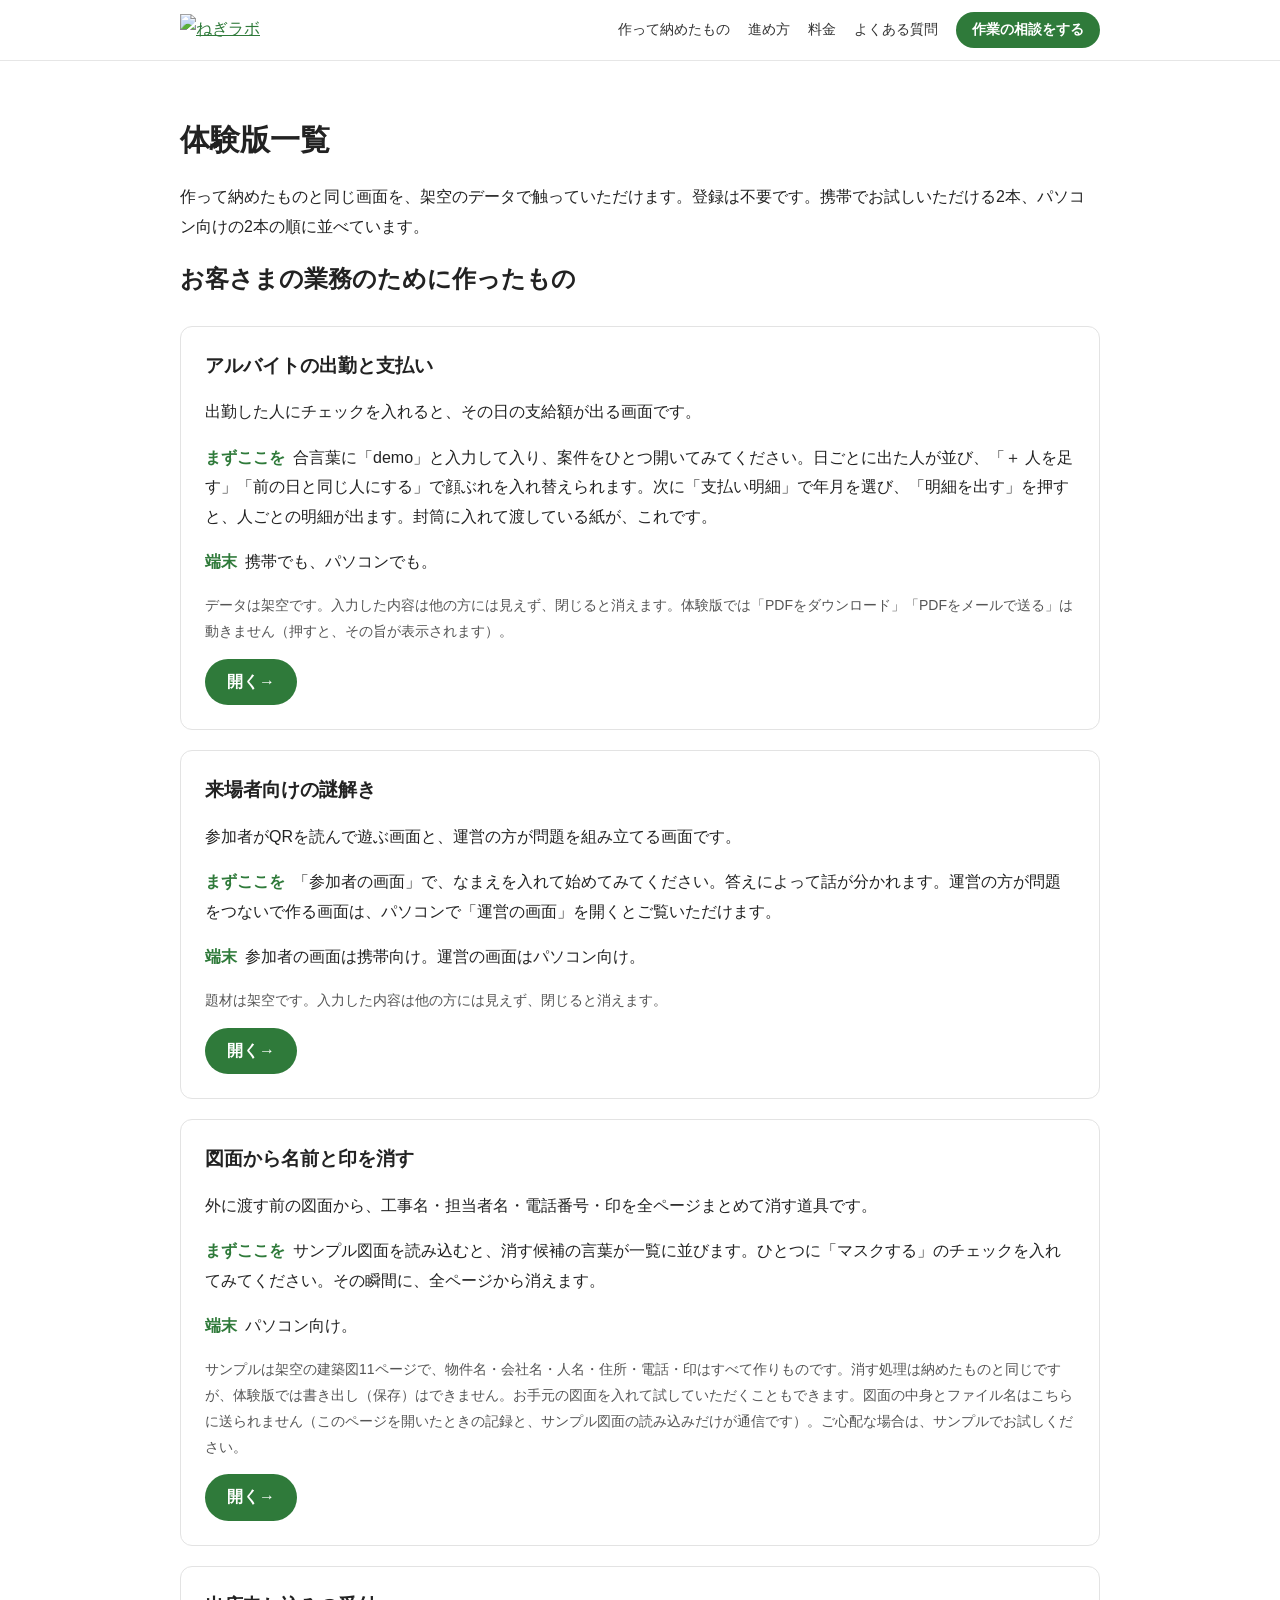
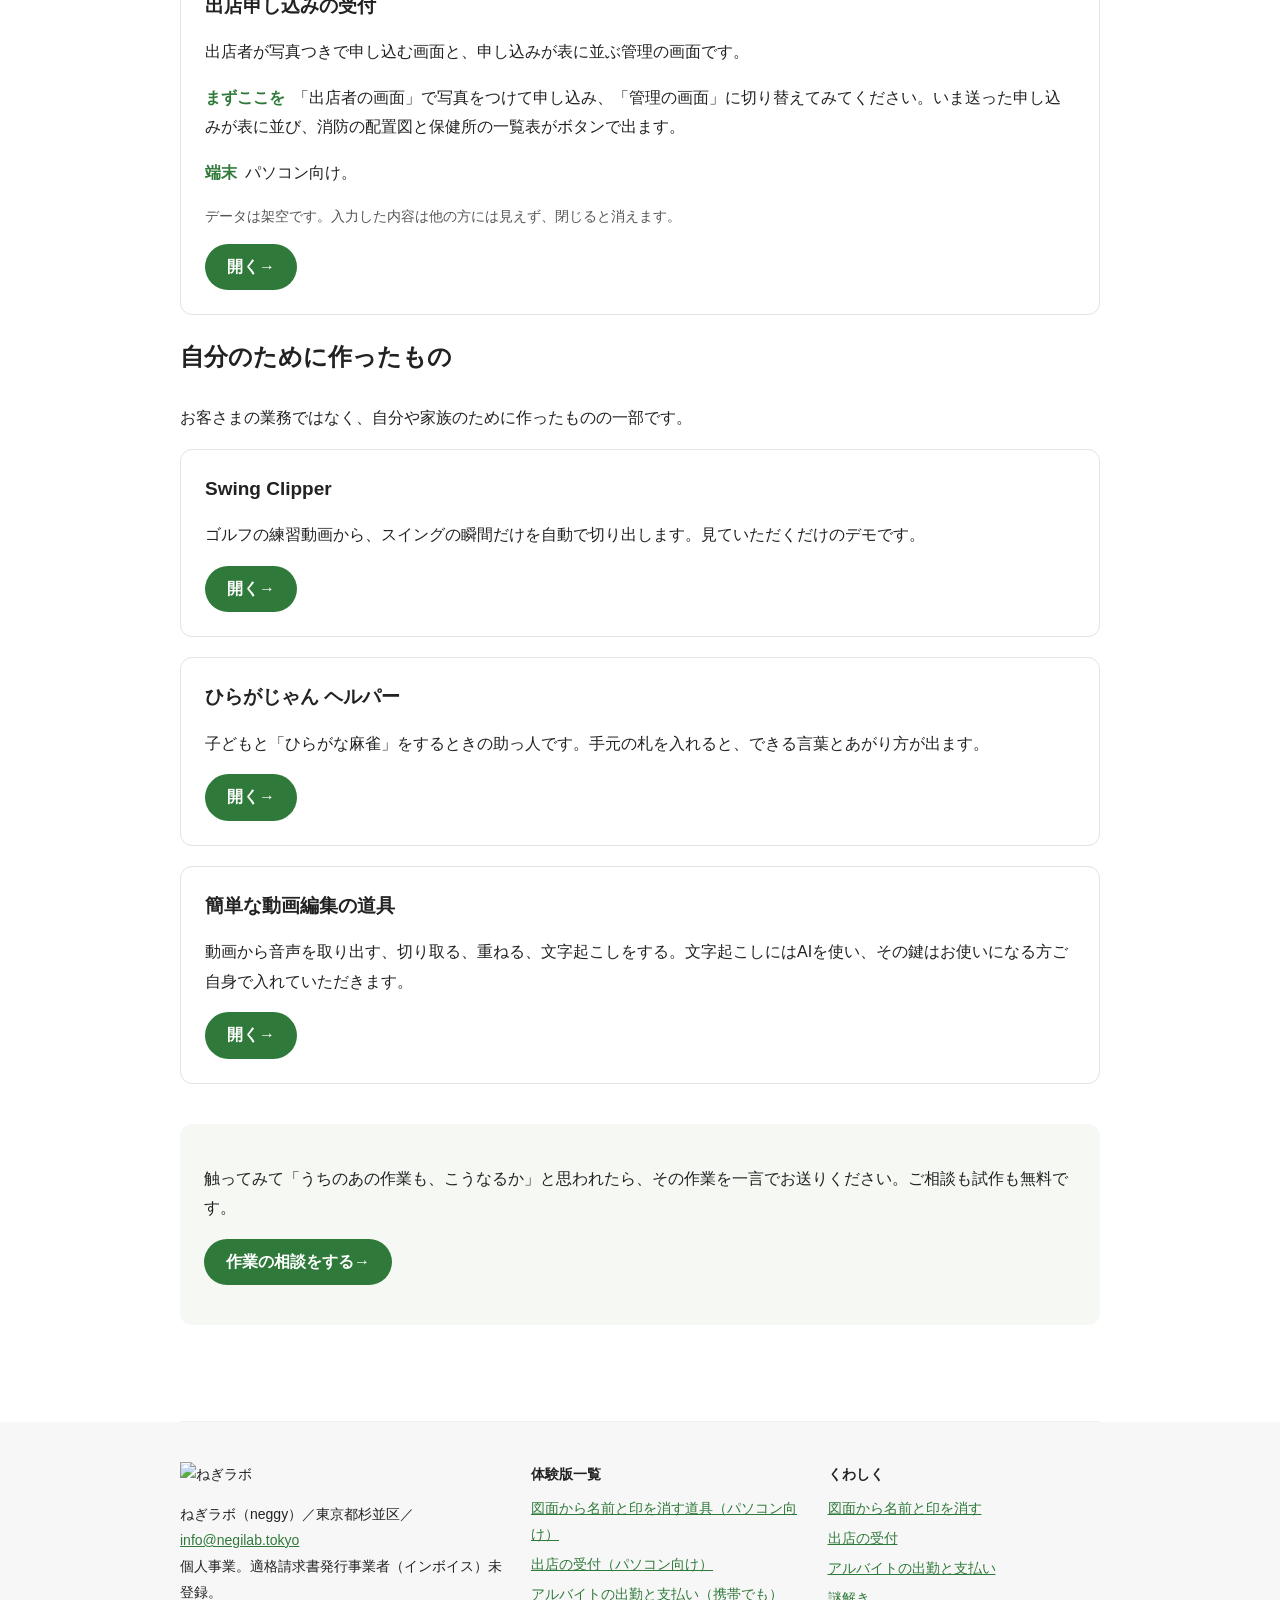
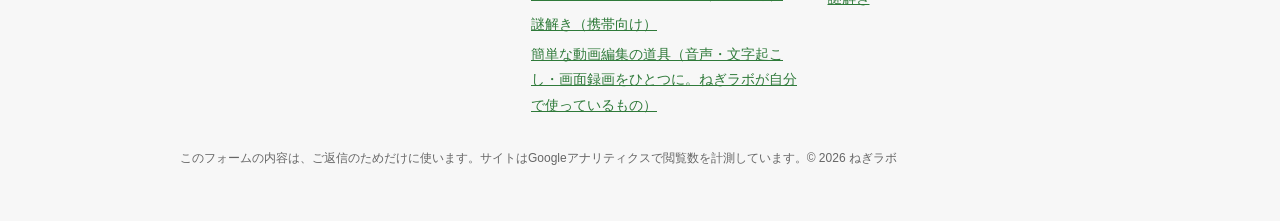
==== demo/index.html @ d8d771a9 "brushup" ====
<!DOCTYPE html>
<html lang="ja">
<head>
<meta charset="utf-8">
<meta name="viewport" content="width=device-width,initial-scale=1">
<meta name="robots" content="noindex,nofollow">
<title>体験版一覧｜ねぎラボ</title>
<link rel="stylesheet" href="../style.css">
</head>
<body>
<header class="site-header">
  <div class="wrap">
    <a class="logo" href="../index.html"><img src="https://negilab.tokyo/logo.png" alt="ねぎラボ"></a>
    <nav class="nav">
      <a href="../index.html#cases">作って納めたもの</a>
      <a href="../index.html#how">進め方</a>
      <a href="../index.html#price">料金</a>
      <a href="../index.html#faq">よくある質問</a>
      <a class="btn btn-primary" href="../index.html#contact">作業の相談をする</a>
    </nav>
  </div>
</header>
<main>
<div class="wrap">
<section>
<h1>体験版一覧</h1>
<p>作って納めたものと同じ画面を、架空のデータで触っていただけます。登録は不要です。携帯でお試しいただける2本、パソコン向けの2本の順に並べています。</p>
<h2>お客さまの業務のために作ったもの</h2>
<div class="demo-item">
  <h3>アルバイトの出勤と支払い</h3>
  <p>出勤した人にチェックを入れると、その日の支給額が出る画面です。</p>
  <p><span class="label">まずここを</span>合言葉に「demo」と入力して入り、案件をひとつ開いてみてください。日ごとに出た人が並び、「＋ 人を足す」「前の日と同じ人にする」で顔ぶれを入れ替えられます。次に「支払い明細」で年月を選び、「明細を出す」を押すと、人ごとの明細が出ます。封筒に入れて渡している紙が、これです。</p>
  <p><span class="label">端末</span>携帯でも、パソコンでも。</p>
  <p class="note">データは架空です。入力した内容は他の方には見えず、閉じると消えます。体験版では「PDFをダウンロード」「PDFをメールで送る」は動きません（押すと、その旨が表示されます）。</p>
  <a class="btn btn-primary" href="https://negilab.github.io/tools/demo/baito/">開く→</a>
</div>
<div class="demo-item">
  <h3>来場者向けの謎解き</h3>
  <p>参加者がQRを読んで遊ぶ画面と、運営の方が問題を組み立てる画面です。</p>
  <p><span class="label">まずここを</span>「参加者の画面」で、なまえを入れて始めてみてください。答えによって話が分かれます。運営の方が問題をつないで作る画面は、パソコンで「運営の画面」を開くとご覧いただけます。</p>
  <p><span class="label">端末</span>参加者の画面は携帯向け。運営の画面はパソコン向け。</p>
  <p class="note">題材は架空です。入力した内容は他の方には見えず、閉じると消えます。</p>
  <a class="btn btn-primary" href="https://negilab.github.io/tools/demo/nazotoki/">開く→</a>
</div>
<div class="demo-item">
  <h3>図面から名前と印を消す</h3>
  <p>外に渡す前の図面から、工事名・担当者名・電話番号・印を全ページまとめて消す道具です。</p>
  <p><span class="label">まずここを</span>サンプル図面を読み込むと、消す候補の言葉が一覧に並びます。ひとつに「マスクする」のチェックを入れてみてください。その瞬間に、全ページから消えます。</p>
  <p><span class="label">端末</span>パソコン向け。</p>
  <p class="note">サンプルは架空の建築図11ページで、物件名・会社名・人名・住所・電話・印はすべて作りものです。消す処理は納めたものと同じですが、体験版では書き出し（保存）はできません。お手元の図面を入れて試していただくこともできます。図面の中身とファイル名はこちらに送られません（このページを開いたときの記録と、サンプル図面の読み込みだけが通信です）。ご心配な場合は、サンプルでお試しください。</p>
  <a class="btn btn-primary" href="https://negilab.github.io/tools/pdfmask/">開く→</a>
</div>
<div class="demo-item">
  <h3>出店申し込みの受付</h3>
  <p>出店者が写真つきで申し込む画面と、申し込みが表に並ぶ管理の画面です。</p>
  <p><span class="label">まずここを</span>「出店者の画面」で写真をつけて申し込み、「管理の画面」に切り替えてみてください。いま送った申し込みが表に並び、消防の配置図と保健所の一覧表がボタンで出ます。</p>
  <p><span class="label">端末</span>パソコン向け。</p>
  <p class="note">データは架空です。入力した内容は他の方には見えず、閉じると消えます。</p>
  <a class="btn btn-primary" href="https://negilab.github.io/tools/demo/shutten/">開く→</a>
</div>
<h2>自分のために作ったもの</h2>
<p>お客さまの業務ではなく、自分や家族のために作ったものの一部です。</p>
<div class="demo-item">
  <h3>Swing Clipper</h3>
  <p>ゴルフの練習動画から、スイングの瞬間だけを自動で切り出します。見ていただくだけのデモです。</p>
  <a class="btn btn-primary" href="https://negilab.github.io/tools/demo/swing/">開く→</a>
</div>
<div class="demo-item">
  <h3>ひらがじゃん ヘルパー</h3>
  <p>子どもと「ひらがな麻雀」をするときの助っ人です。手元の札を入れると、できる言葉とあがり方が出ます。</p>
  <a class="btn btn-primary" href="https://negilab.github.io/hiragajong-helper/">開く→</a>
</div>
<div class="demo-item">
  <h3>簡単な動画編集の道具</h3>
  <p>動画から音声を取り出す、切り取る、重ねる、文字起こしをする。文字起こしにはAIを使い、その鍵はお使いになる方ご自身で入れていただきます。</p>
  <a class="btn btn-primary" href="https://negilab.github.io/tools/douga/">開く→</a>
</div>
<div class="cta">
  <p>触ってみて「うちのあの作業も、こうなるか」と思われたら、その作業を一言でお送りください。ご相談も試作も無料です。</p>
  <p><a class="btn btn-primary" href="../index.html#contact">作業の相談をする→</a></p>
</div>
</section>
</div>
</main>
<footer class="site-footer">
  <div class="wrap">
    <div class="cols">
      <div>
        <img src="https://negilab.tokyo/logo.png" alt="ねぎラボ" style="height:28px">
        <p>ねぎラボ（neggy）／東京都杉並区／<a href="mailto:info@negilab.tokyo">info@negilab.tokyo</a><br>個人事業。適格請求書発行事業者（インボイス）未登録。</p>
      </div>
      <div>
        <h4>体験版一覧</h4>
        <ul>
          <li><a href="https://negilab.github.io/tools/pdfmask/">図面から名前と印を消す道具（パソコン向け）</a></li>
          <li><a href="https://negilab.github.io/tools/demo/shutten/">出店の受付（パソコン向け）</a></li>
          <li><a href="https://negilab.github.io/tools/demo/baito/">アルバイトの出勤と支払い（携帯でも）</a></li>
          <li><a href="https://negilab.github.io/tools/demo/nazotoki/">謎解き（携帯向け）</a></li>
          <li><a href="https://negilab.github.io/tools/douga/">簡単な動画編集の道具（音声・文字起こし・画面録画をひとつに。ねぎラボが自分で使っているもの）</a></li>
        </ul>
      </div>
      <div>
        <h4>くわしく</h4>
        <ul>
          <li><a href="../case/zumen/index.html">図面から名前と印を消す</a></li>
          <li><a href="../case/shutten/index.html">出店の受付</a></li>
          <li><a href="../case/arbeit/index.html">アルバイトの出勤と支払い</a></li>
          <li><a href="../case/nazotoki/index.html">謎解き</a></li>
        </ul>
      </div>
    </div>
    <p class="small">このフォームの内容は、ご返信のためだけに使います。サイトはGoogleアナリティクスで閲覧数を計測しています。© 2026 ねぎラボ</p>
  </div>
</footer>
</body>
</html>
---- style.css ----
/* ねぎラボ 確認用（文章差し替え版） */
*{box-sizing:border-box}
html{scroll-behavior:smooth}
body{margin:0;font-family:"Hiragino Sans","Hiragino Kaku Gothic ProN","Noto Sans JP","Yu Gothic",Meiryo,sans-serif;color:#222;background:#fff;line-height:1.85;font-size:16px}
a{color:#2f7a3a}
img{max-width:100%;height:auto}
.wrap{max-width:960px;margin:0 auto;padding:0 20px}

/* header */
.site-header{border-bottom:1px solid #e6e6e6;background:#fff;position:sticky;top:0;z-index:10}
.site-header .wrap{display:flex;align-items:center;justify-content:space-between;gap:16px;min-height:60px;flex-wrap:wrap}
.logo img{height:32px;display:block}
.nav{display:flex;gap:18px;align-items:center;flex-wrap:wrap;font-size:14px}
.nav a{color:#333;text-decoration:none}
.nav a:hover{text-decoration:underline}

/* buttons */
.btn{display:inline-block;padding:12px 22px;border-radius:999px;text-decoration:none;font-weight:600;line-height:1.4;text-align:center}
.btn-primary{background:#2f7a3a;color:#fff}
.btn-secondary{background:#fff;color:#2f7a3a;border:2px solid #2f7a3a}
.btn small{display:block;font-weight:400;font-size:12px;opacity:.9}
.nav .btn{padding:8px 16px;font-size:14px;color:#fff}

/* sections */
section{padding:56px 0;border-bottom:1px solid #f0f0f0}
h1{font-size:30px;line-height:1.5;margin:0 0 20px}
h2{font-size:24px;margin:0 0 24px}
h3{font-size:19px;line-height:1.6;margin:8px 0 12px}
.lead{font-size:17px}
.note{font-size:14px;color:#555}

/* hero */
.hero .wrap{display:grid;grid-template-columns:1.4fr 1fr;gap:32px;align-items:center}
.hero .actions{display:flex;gap:12px;flex-wrap:wrap;margin:24px 0 8px}
@media (max-width:720px){.hero .wrap{grid-template-columns:1fr}h1{font-size:24px}}

/* lists */
.examples{list-style:none;padding:0;margin:0 0 20px;display:grid;gap:10px}
.examples li{background:#f5f8f3;border-left:4px solid #2f7a3a;padding:12px 16px;border-radius:4px}
.steps{list-style:none;padding:0;margin:0;display:grid;grid-template-columns:repeat(3,1fr);gap:16px;counter-reset:s}
.steps li{border:1px solid #e3e3e3;border-radius:10px;padding:18px}
.steps .num{display:inline-block;width:28px;height:28px;border-radius:50%;background:#2f7a3a;color:#fff;text-align:center;line-height:28px;font-size:14px;margin-right:6px}
.tag{display:inline-block;font-size:12px;background:#2f7a3a;color:#fff;border-radius:4px;padding:1px 8px;margin-left:6px;vertical-align:middle}
@media (max-width:720px){.steps{grid-template-columns:1fr}}

/* cases */
.case{border:1px solid #e3e3e3;border-radius:12px;padding:24px;margin-bottom:24px}
.case .who{font-size:13px;color:#2f7a3a;font-weight:600}
.case img{border:1px solid #eee;border-radius:8px;margin:8px 0 12px}
.case .links{display:flex;gap:12px;flex-wrap:wrap;margin-top:12px;align-items:center}

/* price */
.price{font-size:40px;font-weight:700;margin:0}
.price-box{border:2px solid #2f7a3a;border-radius:12px;padding:24px;margin-bottom:20px}
.price-box ul,.extra ul{padding-left:1.2em}

/* who */
.who-box{display:grid;grid-template-columns:160px 1fr;gap:24px;align-items:start}
.who-box img{border-radius:50%}
@media (max-width:720px){.who-box{grid-template-columns:1fr}}

/* faq */
.faq dt{font-weight:700;margin-top:20px}
.faq dt::before{content:"Q. ";color:#2f7a3a}
.faq dd{margin:4px 0 0}
.faq dd::before{content:"A. ";color:#2f7a3a;font-weight:700}

/* form */
form .field{margin-bottom:18px}
form label{display:block;font-weight:600;margin-bottom:4px}
form .req,form .opt{font-size:12px;font-weight:400;margin-left:6px;padding:1px 6px;border-radius:4px}
form .req{background:#c0392b;color:#fff}
form .opt{background:#eee;color:#555}
form input[type=text],form input[type=email],form input[type=url],form textarea{width:100%;padding:10px;border:1px solid #ccc;border-radius:6px;font:inherit}
form textarea{min-height:120px}
form .checks label{display:inline-block;font-weight:400;margin-right:14px}
form .err{font-size:13px;color:#c0392b;margin:4px 0 0}
form button{border:0;cursor:not-allowed;font:inherit}
.disabled-note{font-size:13px;color:#c0392b;margin-top:8px}
.form-alt{display:flex;gap:12px;flex-wrap:wrap;margin-top:12px}

/* case detail pages */
.crumb{font-size:13px;color:#666;padding:16px 0 0}
.crumb a{color:#666}
.detail dl{margin:0}
.detail dt{font-weight:700;color:#2f7a3a;margin-top:28px}
.detail dd{margin:6px 0 0}
.cta{background:#f5f8f3;border-radius:12px;padding:24px;margin:40px 0}

/* demo page */
.demo-item{border:1px solid #e3e3e3;border-radius:12px;padding:24px;margin-bottom:20px}
.demo-item h3{margin-top:0}
.demo-item .label{font-weight:700;margin-right:8px;color:#2f7a3a}

/* footer */
.site-footer{background:#f7f7f7;padding:40px 0;font-size:14px}
.site-footer .cols{display:grid;grid-template-columns:1.2fr 1fr 1fr;gap:24px}
.site-footer h4{margin:0 0 8px;font-size:14px}
.site-footer ul{list-style:none;padding:0;margin:0}
.site-footer li{margin-bottom:4px}
.site-footer .small{font-size:12px;color:#666;margin-top:24px}
@media (max-width:720px){.site-footer .cols{grid-template-columns:1fr}}
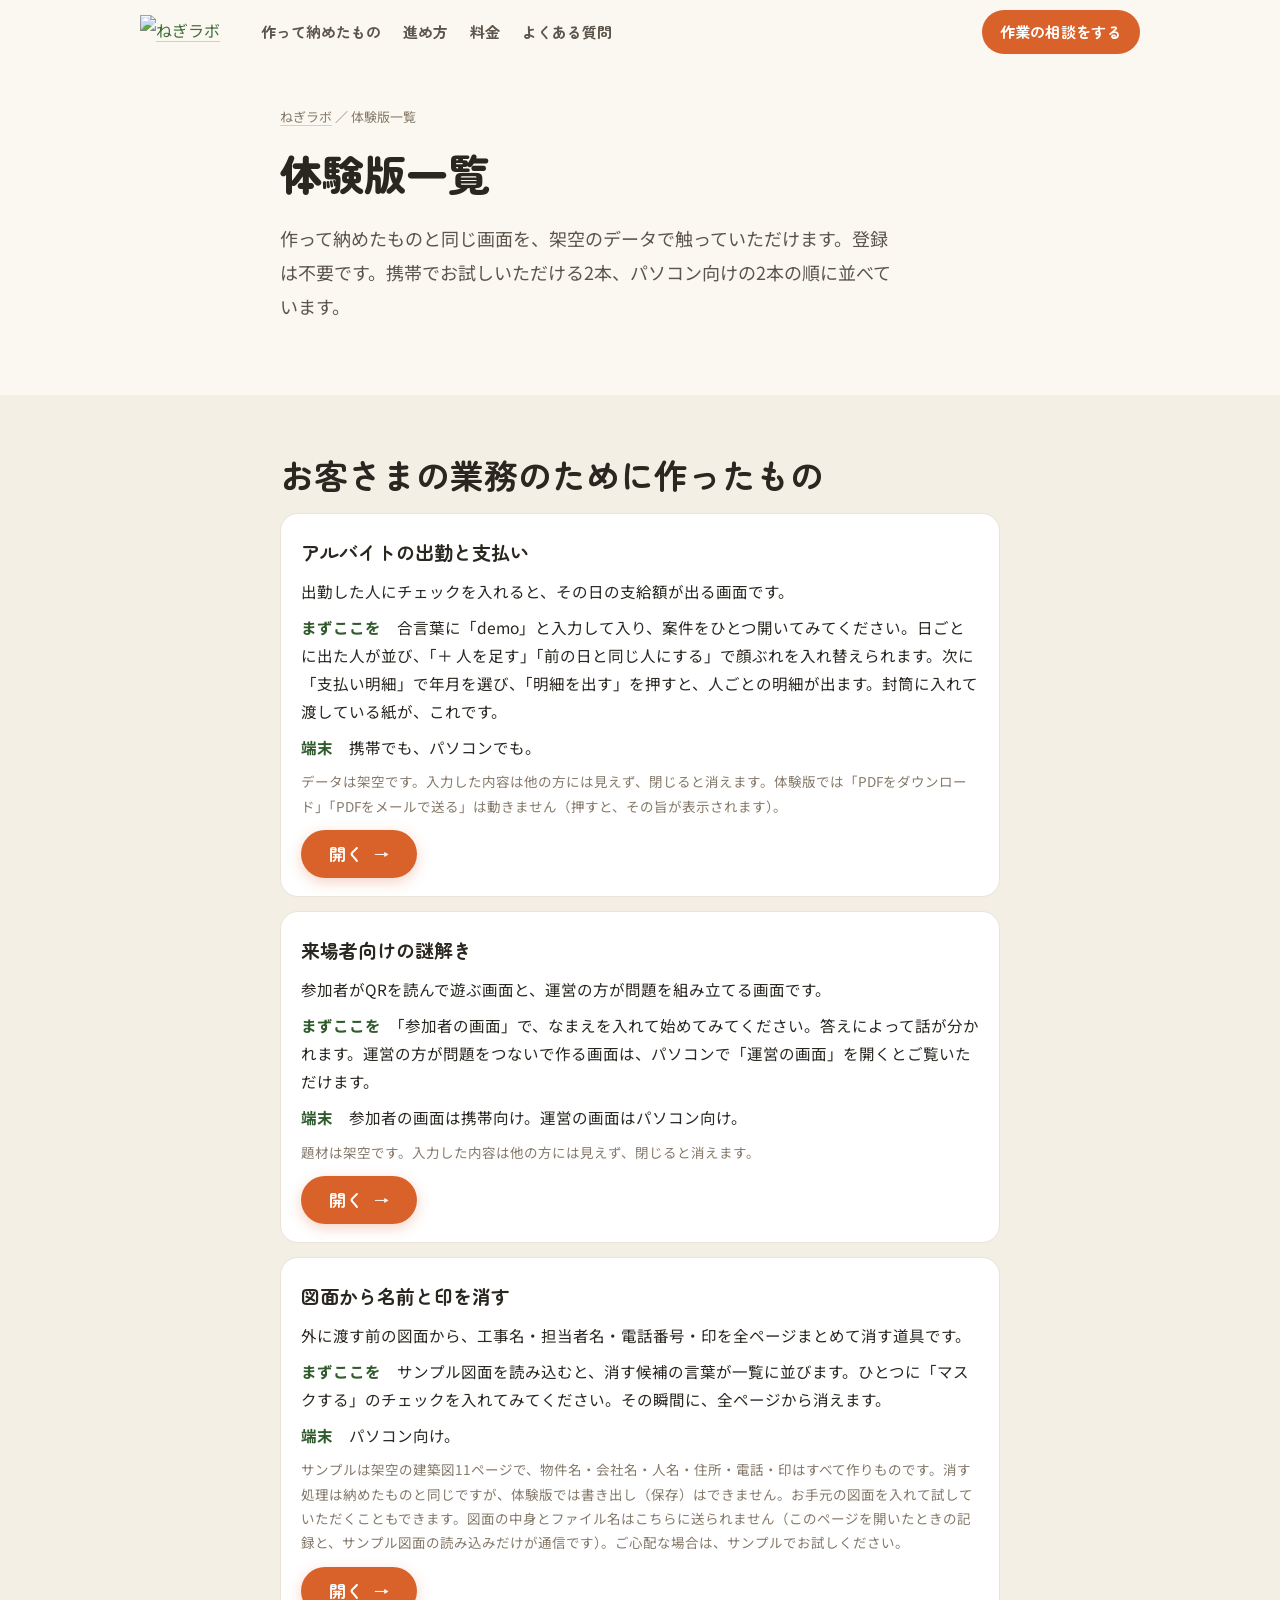
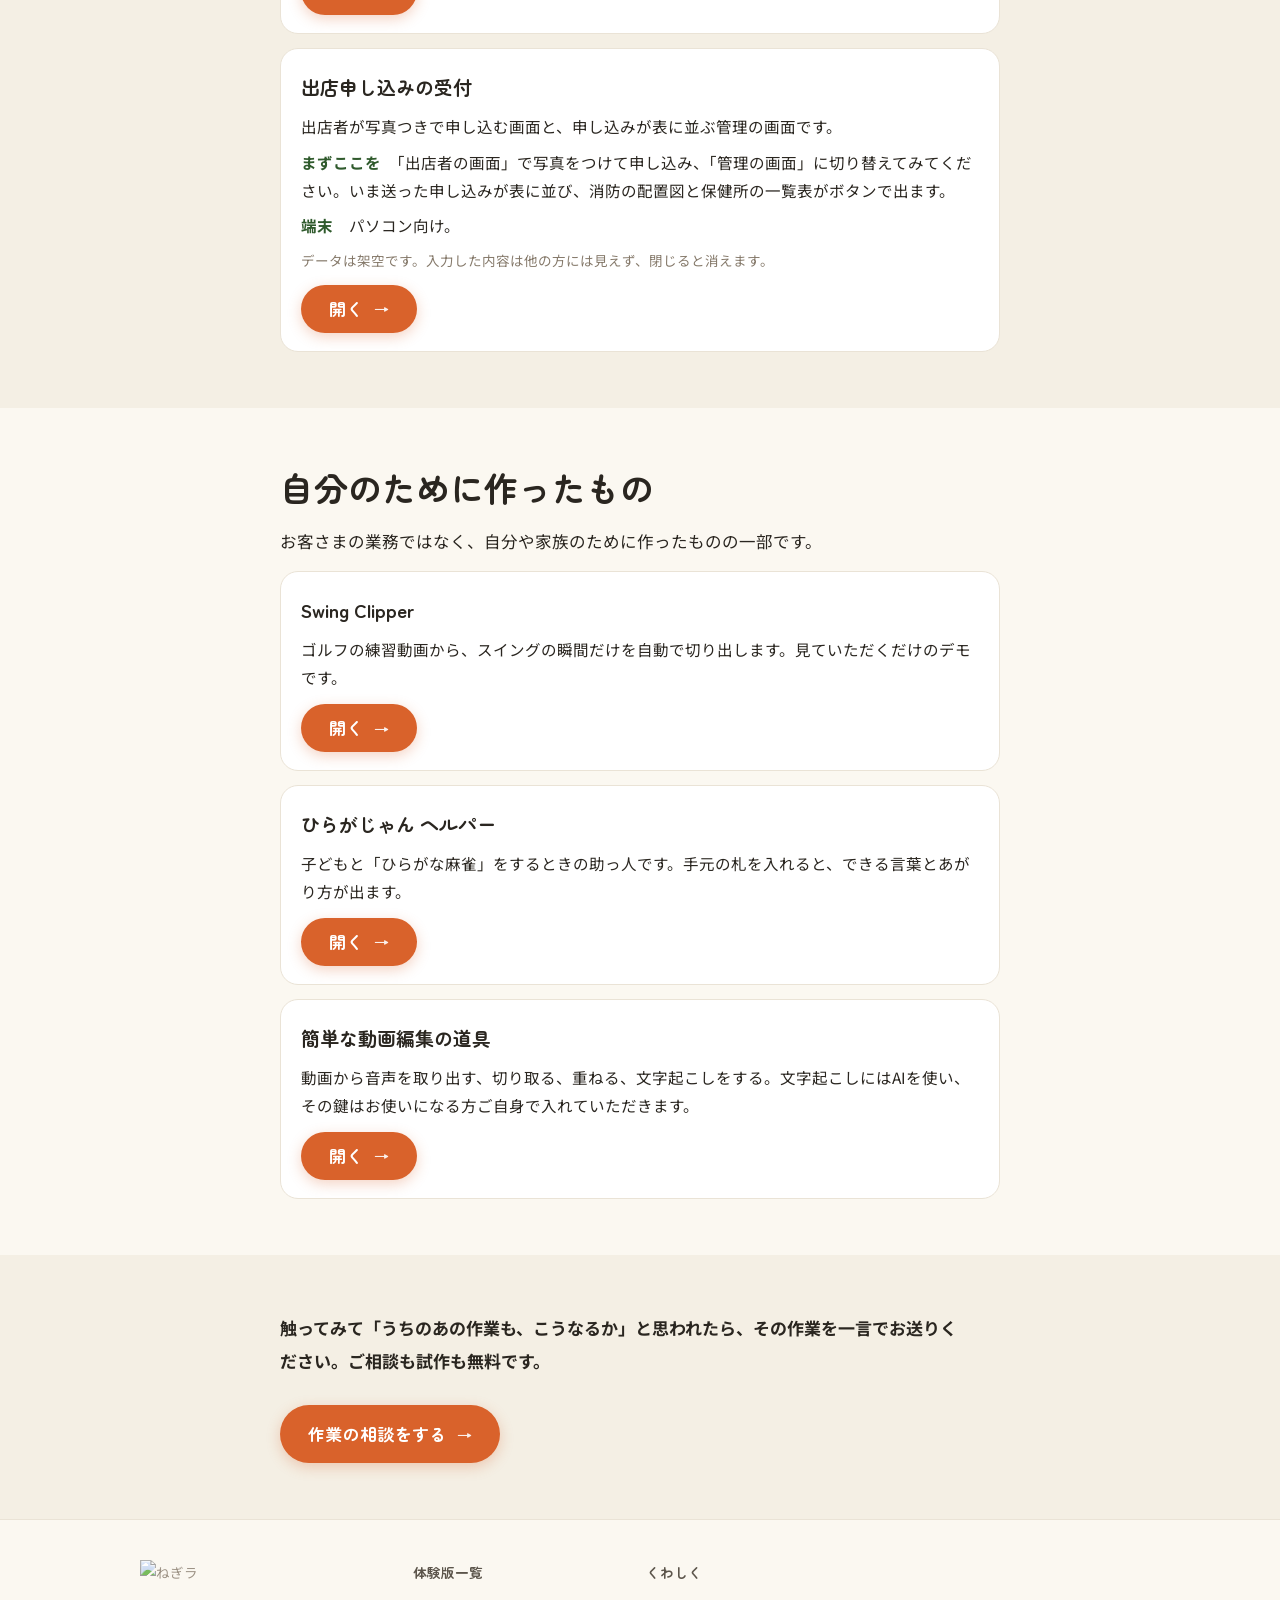
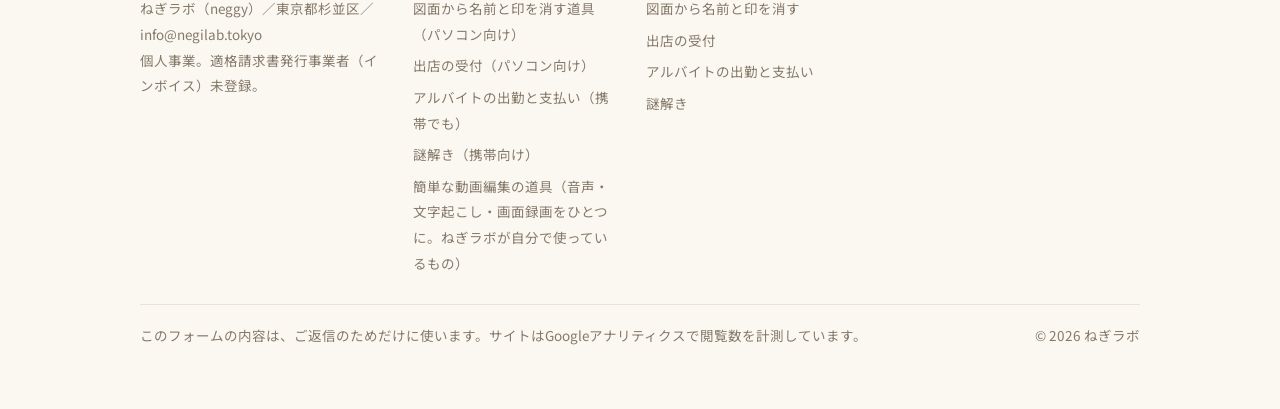
==== commit b2f50f82: "match current look" ====
--- a/demo/index.html
+++ b/demo/index.html
@@ -1,102 +1,100 @@
-<!DOCTYPE html>
+<!doctype html>
 <html lang="ja">
 <head>
 <meta charset="utf-8">
-<meta name="viewport" content="width=device-width,initial-scale=1">
+<title>体験版一覧｜ねぎラボ</title>
+<meta name="viewport" content="width=device-width, initial-scale=1">
+<meta name="description" content="作って納めたアプリ4本を、架空のデータでそのまま触れます。登録なし。入力した内容は他の方には見えず、閉じると消えます。携帯で試せるものと、パソコン向けのものがあります。">
+<meta name="author" content="neggy">
 <meta name="robots" content="noindex,nofollow">
-<title>体験版一覧｜ねぎラボ</title>
-<link rel="stylesheet" href="../style.css">
+<link rel="canonical" href="https://negilab.tokyo/demo/">
+<meta property="og:type" content="article">
+<meta property="og:site_name" content="ねぎラボ">
+<meta property="og:title" content="体験版一覧｜ねぎラボ">
+<meta property="og:description" content="作って納めたアプリ4本を、架空のデータでそのまま触れます。登録なし。">
+<meta property="og:url" content="https://negilab.tokyo/demo/">
+<meta property="og:image" content="https://negilab.tokyo/og.png">
+<meta property="og:image:width" content="1200">
+<meta property="og:image:height" content="630">
+<meta property="og:locale" content="ja_JP">
+<meta name="twitter:card" content="summary_large_image">
+
+<link rel="preconnect" href="https://fonts.googleapis.com">
+<link rel="preconnect" href="https://fonts.gstatic.com" crossorigin>
+<link rel="stylesheet" href="https://fonts.googleapis.com/css2?family=Zen+Maru+Gothic:wght@500;700;900&family=Noto+Sans+JP:wght@400;500;700&family=M+PLUS+Rounded+1c:wght@800&display=swap">
+<link rel="stylesheet" href="../site.css">
+<style>
+  .demo-item { background: var(--card); border: 1px solid var(--rule); border-radius: 18px; padding: 20px 20px 18px; margin-top: 14px; }
+  .demo-item h3 { font-size: 19px; margin: 0 0 8px; }
+  .demo-item p { margin: 0 0 8px; font-size: 15.5px; line-height: 1.8; }
+  .demo-item p b { color: var(--green-deep); }
+  .demo-item p.note { font-size: 13.5px; color: var(--ink-3); }
+  .demo-item .cta2 { margin-top: 12px; }
+  .demo-item .btn { min-height: 48px; }
+</style>
 </head>
 <body>
-<header class="site-header">
+<div class="head" id="head">
   <div class="wrap">
-    <a class="logo" href="../index.html"><img src="https://negilab.tokyo/logo.png" alt="ねぎラボ"></a>
-    <nav class="nav">
+    <a class="logo" href="../index.html" aria-label="ねぎラボ"><img src="https://negilab.tokyo/logo.png" alt="ねぎラボ" width="480" height="183"></a>
+    <nav aria-label="サイト内">
       <a href="../index.html#cases">作って納めたもの</a>
       <a href="../index.html#how">進め方</a>
       <a href="../index.html#price">料金</a>
       <a href="../index.html#faq">よくある質問</a>
-      <a class="btn btn-primary" href="../index.html#contact">作業の相談をする</a>
     </nav>
+    <span class="sp"></span>
+    <a class="btn sm" href="../index.html#contact" data-cta="sub_topbar_form">作業の相談をする</a>
   </div>
-</header>
+</div>
 <main>
-<div class="wrap">
-<section>
-<h1>体験版一覧</h1>
-<p>作って納めたものと同じ画面を、架空のデータで触っていただけます。登録は不要です。携帯でお試しいただける2本、パソコン向けの2本の順に並べています。</p>
-<h2>お客さまの業務のために作ったもの</h2>
-<div class="demo-item">
-  <h3>アルバイトの出勤と支払い</h3>
-  <p>出勤した人にチェックを入れると、その日の支給額が出る画面です。</p>
-  <p><span class="label">まずここを</span>合言葉に「demo」と入力して入り、案件をひとつ開いてみてください。日ごとに出た人が並び、「＋ 人を足す」「前の日と同じ人にする」で顔ぶれを入れ替えられます。次に「支払い明細」で年月を選び、「明細を出す」を押すと、人ごとの明細が出ます。封筒に入れて渡している紙が、これです。</p>
-  <p><span class="label">端末</span>携帯でも、パソコンでも。</p>
-  <p class="note">データは架空です。入力した内容は他の方には見えず、閉じると消えます。体験版では「PDFをダウンロード」「PDFをメールで送る」は動きません（押すと、その旨が表示されます）。</p>
-  <a class="btn btn-primary" href="https://negilab.github.io/tools/demo/baito/">開く→</a>
-</div>
-<div class="demo-item">
-  <h3>来場者向けの謎解き</h3>
-  <p>参加者がQRを読んで遊ぶ画面と、運営の方が問題を組み立てる画面です。</p>
-  <p><span class="label">まずここを</span>「参加者の画面」で、なまえを入れて始めてみてください。答えによって話が分かれます。運営の方が問題をつないで作る画面は、パソコンで「運営の画面」を開くとご覧いただけます。</p>
-  <p><span class="label">端末</span>参加者の画面は携帯向け。運営の画面はパソコン向け。</p>
-  <p class="note">題材は架空です。入力した内容は他の方には見えず、閉じると消えます。</p>
-  <a class="btn btn-primary" href="https://negilab.github.io/tools/demo/nazotoki/">開く→</a>
-</div>
-<div class="demo-item">
-  <h3>図面から名前と印を消す</h3>
-  <p>外に渡す前の図面から、工事名・担当者名・電話番号・印を全ページまとめて消す道具です。</p>
-  <p><span class="label">まずここを</span>サンプル図面を読み込むと、消す候補の言葉が一覧に並びます。ひとつに「マスクする」のチェックを入れてみてください。その瞬間に、全ページから消えます。</p>
-  <p><span class="label">端末</span>パソコン向け。</p>
-  <p class="note">サンプルは架空の建築図11ページで、物件名・会社名・人名・住所・電話・印はすべて作りものです。消す処理は納めたものと同じですが、体験版では書き出し（保存）はできません。お手元の図面を入れて試していただくこともできます。図面の中身とファイル名はこちらに送られません（このページを開いたときの記録と、サンプル図面の読み込みだけが通信です）。ご心配な場合は、サンプルでお試しください。</p>
-  <a class="btn btn-primary" href="https://negilab.github.io/tools/pdfmask/">開く→</a>
-</div>
-<div class="demo-item">
-  <h3>出店申し込みの受付</h3>
-  <p>出店者が写真つきで申し込む画面と、申し込みが表に並ぶ管理の画面です。</p>
-  <p><span class="label">まずここを</span>「出店者の画面」で写真をつけて申し込み、「管理の画面」に切り替えてみてください。いま送った申し込みが表に並び、消防の配置図と保健所の一覧表がボタンで出ます。</p>
-  <p><span class="label">端末</span>パソコン向け。</p>
-  <p class="note">データは架空です。入力した内容は他の方には見えず、閉じると消えます。</p>
-  <a class="btn btn-primary" href="https://negilab.github.io/tools/demo/shutten/">開く→</a>
-</div>
-<h2>自分のために作ったもの</h2>
-<p>お客さまの業務ではなく、自分や家族のために作ったものの一部です。</p>
-<div class="demo-item">
-  <h3>Swing Clipper</h3>
-  <p>ゴルフの練習動画から、スイングの瞬間だけを自動で切り出します。見ていただくだけのデモです。</p>
-  <a class="btn btn-primary" href="https://negilab.github.io/tools/demo/swing/">開く→</a>
-</div>
-<div class="demo-item">
-  <h3>ひらがじゃん ヘルパー</h3>
-  <p>子どもと「ひらがな麻雀」をするときの助っ人です。手元の札を入れると、できる言葉とあがり方が出ます。</p>
-  <a class="btn btn-primary" href="https://negilab.github.io/hiragajong-helper/">開く→</a>
-</div>
-<div class="demo-item">
-  <h3>簡単な動画編集の道具</h3>
-  <p>動画から音声を取り出す、切り取る、重ねる、文字起こしをする。文字起こしにはAIを使い、その鍵はお使いになる方ご自身で入れていただきます。</p>
-  <a class="btn btn-primary" href="https://negilab.github.io/tools/douga/">開く→</a>
-</div>
-<div class="cta">
-  <p>触ってみて「うちのあの作業も、こうなるか」と思われたら、その作業を一言でお送りください。ご相談も試作も無料です。</p>
-  <p><a class="btn btn-primary" href="../index.html#contact">作業の相談をする→</a></p>
-</div>
-</section>
-</div>
+
+  <header class="hero">
+    <div class="wrap">
+      <div class="crumb"><a href="../index.html">ねぎラボ</a> ／ 体験版一覧</div>
+      <h1>体験版一覧</h1>
+      <p class="pitch">作って納めたものと同じ画面を、架空のデータで触っていただけます。登録は不要です。携帯でお試しいただける2本、パソコン向けの2本の順に並べています。</p>
+    </div>
+  </header>
+
+  <section class="band">
+    <div class="wrap">
+      <h2 class="sec">お客さまの業務のために作ったもの</h2>
+      <div class="demo-item"><h3>アルバイトの出勤と支払い</h3><p>出勤した人にチェックを入れると、その日の支給額が出る画面です。</p><p><b>まずここを</b>　合言葉に「demo」と入力して入り、案件をひとつ開いてみてください。日ごとに出た人が並び、「＋ 人を足す」「前の日と同じ人にする」で顔ぶれを入れ替えられます。次に「支払い明細」で年月を選び、「明細を出す」を押すと、人ごとの明細が出ます。封筒に入れて渡している紙が、これです。</p><p><b>端末</b>　携帯でも、パソコンでも。</p><p class="note">データは架空です。入力した内容は他の方には見えず、閉じると消えます。体験版では「PDFをダウンロード」「PDFをメールで送る」は動きません（押すと、その旨が表示されます）。</p><div class="cta2"><a class="btn" href="https://negilab.github.io/tools/demo/baito/" target="_blank" rel="noopener" data-cta="demo_baito">開く<span class="arw">→</span></a></div></div><div class="demo-item"><h3>来場者向けの謎解き</h3><p>参加者がQRを読んで遊ぶ画面と、運営の方が問題を組み立てる画面です。</p><p><b>まずここを</b>　「参加者の画面」で、なまえを入れて始めてみてください。答えによって話が分かれます。運営の方が問題をつないで作る画面は、パソコンで「運営の画面」を開くとご覧いただけます。</p><p><b>端末</b>　参加者の画面は携帯向け。運営の画面はパソコン向け。</p><p class="note">題材は架空です。入力した内容は他の方には見えず、閉じると消えます。</p><div class="cta2"><a class="btn" href="https://negilab.github.io/tools/demo/nazotoki/" target="_blank" rel="noopener" data-cta="demo_nazotoki">開く<span class="arw">→</span></a></div></div><div class="demo-item"><h3>図面から名前と印を消す</h3><p>外に渡す前の図面から、工事名・担当者名・電話番号・印を全ページまとめて消す道具です。</p><p><b>まずここを</b>　サンプル図面を読み込むと、消す候補の言葉が一覧に並びます。ひとつに「マスクする」のチェックを入れてみてください。その瞬間に、全ページから消えます。</p><p><b>端末</b>　パソコン向け。</p><p class="note">サンプルは架空の建築図11ページで、物件名・会社名・人名・住所・電話・印はすべて作りものです。消す処理は納めたものと同じですが、体験版では書き出し（保存）はできません。お手元の図面を入れて試していただくこともできます。図面の中身とファイル名はこちらに送られません（このページを開いたときの記録と、サンプル図面の読み込みだけが通信です）。ご心配な場合は、サンプルでお試しください。</p><div class="cta2"><a class="btn" href="https://negilab.github.io/tools/pdfmask/" target="_blank" rel="noopener" data-cta="demo_pdfmask">開く<span class="arw">→</span></a></div></div><div class="demo-item"><h3>出店申し込みの受付</h3><p>出店者が写真つきで申し込む画面と、申し込みが表に並ぶ管理の画面です。</p><p><b>まずここを</b>　「出店者の画面」で写真をつけて申し込み、「管理の画面」に切り替えてみてください。いま送った申し込みが表に並び、消防の配置図と保健所の一覧表がボタンで出ます。</p><p><b>端末</b>　パソコン向け。</p><p class="note">データは架空です。入力した内容は他の方には見えず、閉じると消えます。</p><div class="cta2"><a class="btn" href="https://negilab.github.io/tools/demo/shutten/" target="_blank" rel="noopener" data-cta="demo_shutten">開く<span class="arw">→</span></a></div></div>
+    </div>
+  </section>
+
+  <section>
+    <div class="wrap">
+      <h2 class="sec">自分のために作ったもの</h2>
+      <p>お客さまの業務ではなく、自分や家族のために作ったものの一部です。</p>
+      <div class="demo-item"><h3>Swing Clipper</h3><p>ゴルフの練習動画から、スイングの瞬間だけを自動で切り出します。見ていただくだけのデモです。</p><div class="cta2"><a class="btn" href="https://negilab.github.io/tools/demo/swing/" target="_blank" rel="noopener" data-cta="demo_swing">開く<span class="arw">→</span></a></div></div><div class="demo-item"><h3>ひらがじゃん ヘルパー</h3><p>子どもと「ひらがな麻雀」をするときの助っ人です。手元の札を入れると、できる言葉とあがり方が出ます。</p><div class="cta2"><a class="btn" href="https://negilab.github.io/hiragajong-helper/" target="_blank" rel="noopener" data-cta="demo_hiragajong">開く<span class="arw">→</span></a></div></div><div class="demo-item"><h3>簡単な動画編集の道具</h3><p>動画から音声を取り出す、切り取る、重ねる、文字起こしをする。文字起こしにはAIを使い、その鍵はお使いになる方ご自身で入れていただきます。</p><div class="cta2"><a class="btn" href="https://negilab.github.io/tools/douga/" target="_blank" rel="noopener" data-cta="demo_douga">開く<span class="arw">→</span></a></div></div>
+    </div>
+  </section>
+
+  <section class="band" id="contact">
+    <div class="wrap">
+      <p class="lead">触ってみて「うちのあの作業も、こうなるか」と思われたら、その作業を一言でお送りください。ご相談も試作も無料です。</p>
+      <div class="cta2"><a class="btn" href="../index.html#contact" data-cta="demo_contact_form">作業の相談をする<span class="arw">→</span></a></div>
+    </div>
+  </section>
+
 </main>
-<footer class="site-footer">
+<footer>
   <div class="wrap">
     <div class="cols">
       <div>
-        <img src="https://negilab.tokyo/logo.png" alt="ねぎラボ" style="height:28px">
-        <p>ねぎラボ（neggy）／東京都杉並区／<a href="mailto:info@negilab.tokyo">info@negilab.tokyo</a><br>個人事業。適格請求書発行事業者（インボイス）未登録。</p>
+        <div class="logo"><img src="https://negilab.tokyo/logo.png" alt="ねぎラボ" width="480" height="183"></div>
+        <p>ねぎラボ（neggy）／東京都杉並区／info@negilab.tokyo<br>個人事業。適格請求書発行事業者（インボイス）未登録。</p>
       </div>
       <div>
         <h4>体験版一覧</h4>
         <ul>
-          <li><a href="https://negilab.github.io/tools/pdfmask/">図面から名前と印を消す道具（パソコン向け）</a></li>
-          <li><a href="https://negilab.github.io/tools/demo/shutten/">出店の受付（パソコン向け）</a></li>
-          <li><a href="https://negilab.github.io/tools/demo/baito/">アルバイトの出勤と支払い（携帯でも）</a></li>
-          <li><a href="https://negilab.github.io/tools/demo/nazotoki/">謎解き（携帯向け）</a></li>
-          <li><a href="https://negilab.github.io/tools/douga/">簡単な動画編集の道具（音声・文字起こし・画面録画をひとつに。ねぎラボが自分で使っているもの）</a></li>
+          <li><a href="https://negilab.github.io/tools/pdfmask/" target="_blank" rel="noopener">図面から名前と印を消す道具（パソコン向け）</a></li>
+          <li><a href="https://negilab.github.io/tools/demo/shutten/" target="_blank" rel="noopener">出店の受付（パソコン向け）</a></li>
+          <li><a href="https://negilab.github.io/tools/demo/baito/" target="_blank" rel="noopener">アルバイトの出勤と支払い（携帯でも）</a></li>
+          <li><a href="https://negilab.github.io/tools/demo/nazotoki/" target="_blank" rel="noopener">謎解き（携帯向け）</a></li>
+          <li><a href="https://negilab.github.io/tools/douga/" target="_blank" rel="noopener">簡単な動画編集の道具（音声・文字起こし・画面録画をひとつに。ねぎラボが自分で使っているもの）</a></li>
         </ul>
       </div>
       <div>
@@ -109,8 +107,31 @@
         </ul>
       </div>
     </div>
-    <p class="small">このフォームの内容は、ご返信のためだけに使います。サイトはGoogleアナリティクスで閲覧数を計測しています。© 2026 ねぎラボ</p>
+    <div class="copy"><span>このフォームの内容は、ご返信のためだけに使います。サイトはGoogleアナリティクスで閲覧数を計測しています。</span><span>© 2026 ねぎラボ</span></div>
   </div>
 </footer>
+<div class="bar" id="bar">
+  <a class="btn" href="../index.html#contact" data-cta="sub_bar_form">作業の相談をする</a>
+</div>
+<script>
+(function () {
+
+  var head = document.getElementById('head');
+  var bar = document.getElementById('bar');
+  var hero = document.querySelector('.hero');
+  var contact = document.getElementById('contact');
+  function update() {
+    var y = window.scrollY || 0;
+    if (head) head.classList.toggle('is-scrolled', y > 8);
+    if (!hero || !contact || !bar) return;
+    var heroSeen = hero.getBoundingClientRect().bottom > 0;
+    var contactSeen = contact.getBoundingClientRect().top < window.innerHeight;
+    bar.classList.toggle('is-on', !heroSeen && !contactSeen);
+  }
+  window.addEventListener('scroll', update, { passive: true });
+  window.addEventListener('resize', update);
+  update();
+})();
+</script>
 </body>
 </html>
--- a/site.css
+++ b/site.css
@@ -0,0 +1,250 @@
+/* ═══════════════════════════════════════════
+     子ページ共通。トップ（index_v4）と同じ新デザイン
+     生成り・葉の緑・オレンジのボタン。書体は丸ゴシックと Noto Sans JP
+     ═══════════════════════════════════════════ */
+  :root {
+    color-scheme: light;
+    --bg:        #FBF8F1;
+    --bg-2:      #F4EFE4;
+    --card:      #FFFFFF;
+    --rule:      #EAE3D6;
+    --rule-2:    #D9CFBE;
+    --ink:       #2A2620;
+    --ink-2:     #5C554B;
+    --ink-3:     #85796A;
+    --green:     #3F6E3A;
+    --green-deep:#2F5A2C;
+    --green-soft:#EAF1E4;
+    --orange:    #D9622B;
+    --orange-deep:#BF5222;
+    --orange-soft:#FBEBE2;
+    --marker:    #FFE8A3;
+    --white:     #FFFFFF;
+
+    --maru:  "Zen Maru Gothic", "Hiragino Maru Gothic ProN", "Rounded Mplus 1c", "Noto Sans JP", sans-serif;
+    --sans:  "Noto Sans JP", "Hiragino Kaku Gothic ProN", "Yu Gothic", sans-serif;
+    --num:   "M PLUS Rounded 1c", "Zen Maru Gothic", sans-serif;
+
+    --w: 1040px;
+    --w-text: 760px;
+    --gutter: 20px;
+    --sp: clamp(56px, 9vw, 96px);
+    --r: 18px;
+    --shadow: 0 1px 2px rgba(60,40,10,.04), 0 10px 30px rgba(60,40,10,.06);
+  }
+
+  /* ═══ 土台 ═══ */
+  * { box-sizing: border-box; }
+  html { -webkit-text-size-adjust: 100%; scroll-padding-top: 80px; }
+  body {
+    margin: 0; background: var(--bg); color: var(--ink);
+    font-family: var(--sans); font-size: 16px; line-height: 1.9;
+    -webkit-font-smoothing: antialiased; overflow-wrap: break-word; overflow-x: clip;
+  }
+  ::selection { background: var(--marker); }
+  p { margin: 0; text-wrap: pretty; }
+  p + p { margin-top: 1em; }
+  h1, h2, h3, h4 { margin: 0; font-family: var(--maru); font-weight: 700; font-feature-settings: "palt"; text-wrap: balance; word-break: auto-phrase; }
+  img, svg { max-width: 100%; height: auto; display: block; }
+  a { color: var(--green); text-decoration: underline; text-decoration-thickness: 1px; text-underline-offset: .22em; text-decoration-color: var(--rule-2); }
+  a:hover { text-decoration-color: currentColor; }
+  a:focus-visible, button:focus-visible {
+    outline: 3px solid var(--orange); outline-offset: 3px; border-radius: 6px;
+  }
+  .wrap { width: 100%; max-width: var(--w-text); margin-inline: auto; padding-inline: var(--gutter); }
+  .head .wrap, footer .wrap { max-width: var(--w); }
+  section { padding-block: var(--sp); }
+  .band { background: var(--bg-2); }
+  .band + .band { padding-top: 0; }
+  .band-white { background: var(--card); }
+
+  .eyebrow {
+    display: inline-flex; align-items: center; gap: 8px;
+    font-family: var(--maru); font-size: 14px; font-weight: 700; color: var(--green);
+    background: var(--green-soft); border-radius: 999px; padding: 4px 14px; margin-bottom: 18px;
+  }
+  h2.sec { font-size: clamp(24px, 5.2vw, 34px); line-height: 1.4; margin-bottom: 16px; }
+  .lede { color: var(--ink-2); font-size: 17px; max-width: 38em; margin-bottom: 36px; }
+  .mark { background: linear-gradient(transparent 58%, var(--marker) 58%, var(--marker) 92%, transparent 92%); padding-inline: .05em; }
+
+  /* ═══ ボタン ═══ */
+  .btn {
+    display: inline-flex; align-items: center; justify-content: center; gap: 10px;
+    min-height: 58px; padding: 12px 28px; border-radius: 999px; border: 0; cursor: pointer;
+    background: var(--orange); color: var(--white);
+    font-family: var(--maru); font-size: 17px; font-weight: 700; letter-spacing: .02em; line-height: 1.3;
+    text-decoration: none; text-align: center;
+    box-shadow: 0 4px 14px rgba(217,98,43,.28);
+  }
+  .btn:hover { background: var(--orange-deep); text-decoration: none; transform: translateY(-1px); }
+  .btn .arw { font-size: 15px; opacity: .9; }
+  .btn.ghost { background: var(--card); color: var(--green); box-shadow: inset 0 0 0 2px var(--green); }
+  .btn.ghost:hover { background: var(--green-soft); }
+  .btn.sm { min-height: 44px; padding: 8px 18px; font-size: 15px; box-shadow: none; }
+
+  /* ═══ ヘッダー ═══ */
+  .head {
+    position: sticky; top: 0; z-index: 30;
+    background: color-mix(in srgb, var(--bg) 88%, transparent);
+    backdrop-filter: blur(12px); -webkit-backdrop-filter: blur(12px);
+    border-bottom: 1px solid transparent; transition: border-color .2s;
+  }
+  .head.is-scrolled { border-bottom-color: var(--rule); }
+  .head .wrap { display: flex; align-items: center; gap: 18px; min-height: 64px; }
+  .head .logo img { height: 34px; width: auto; }
+  .head nav { display: flex; gap: 22px; margin-left: 14px; }
+  .head nav a { font-family: var(--maru); font-weight: 700; font-size: 15px; color: var(--ink-2); text-decoration: none; }
+  .head nav a:hover { color: var(--green); }
+  .head .sp { flex: 1 1 auto; }
+
+  /* ═══ 冒頭 ═══ */
+  .hero { padding-block: clamp(20px, 4vw, 40px) clamp(48px, 8vw, 72px); }
+  .crumb { font-size: 13px; color: var(--ink-3); margin-bottom: 14px; }
+  .crumb a { color: var(--ink-3); }
+  .hero h1 { font-size: clamp(27px, 6.4vw, 42px); line-height: 1.36; font-weight: 900; margin: 0 0 20px; }
+  .hero .pitch { font-size: clamp(16px, 2.6vw, 18px); color: var(--ink-2); max-width: 34em; }
+  .hero .pitch b { color: var(--ink); background: linear-gradient(transparent 62%, var(--marker) 62%, var(--marker) 94%, transparent 94%); }
+  .badges { display: flex; flex-wrap: wrap; gap: 10px; margin-top: 26px; }
+  .badge {
+    display: inline-flex; align-items: center; gap: 8px;
+    font-family: var(--maru); font-size: 14.5px; font-weight: 700; color: var(--green-deep); line-height: 1.5;
+    background: var(--card); border: 1.5px solid var(--rule-2); border-radius: 999px; padding: 7px 15px 7px 11px;
+  }
+  .badge::before {
+    content: ""; flex: 0 0 auto; width: 18px; height: 18px; border-radius: 50%; background: var(--green);
+    -webkit-mask: url("data:image/svg+xml,%3Csvg xmlns='http://www.w3.org/2000/svg' viewBox='0 0 24 24'%3E%3Cpath fill='%23000' d='M12 2a10 10 0 1 0 0 20 10 10 0 0 0 0-20zm-1.2 14.2-4-4 1.6-1.6 2.4 2.4 5.4-5.4 1.6 1.6z'/%3E%3C/svg%3E") center/contain no-repeat;
+            mask: url("data:image/svg+xml,%3Csvg xmlns='http://www.w3.org/2000/svg' viewBox='0 0 24 24'%3E%3Cpath fill='%23000' d='M12 2a10 10 0 1 0 0 20 10 10 0 0 0 0-20zm-1.2 14.2-4-4 1.6-1.6 2.4 2.4 5.4-5.4 1.6 1.6z'/%3E%3C/svg%3E") center/contain no-repeat;
+  }
+  .cta2 { display: flex; flex-wrap: wrap; gap: 12px; margin-top: 28px; }
+  .undercta { margin-top: 14px; font-size: 14px; line-height: 1.75; color: var(--ink-2); max-width: 36em; }
+  .undercta b { color: var(--ink); }
+
+  /* ═══ こんな作業（チェックの並び） ═══ */
+  .worries ul { list-style: none; margin: 0; padding: 0; display: grid; gap: 10px; }
+  .worries li {
+    display: grid; grid-template-columns: 26px 1fr; gap: 12px; align-items: start;
+    background: var(--card); border: 1px solid var(--rule); border-radius: 14px; padding: 14px 18px;
+    font-size: 15.5px; line-height: 1.7;
+  }
+  .worries li::before {
+    content: ""; width: 20px; height: 20px; margin-top: .2em; border-radius: 6px;
+    border: 2px solid var(--rule-2); background: var(--bg);
+  }
+  .worries .close { margin-top: 24px; font-size: 16px; color: var(--ink-2); max-width: 40em; }
+  .worries .close b { color: var(--ink); }
+
+  /* ═══ 事例 ═══ */
+  .case { background: var(--card); border-radius: 24px; box-shadow: var(--shadow); padding: clamp(22px, 4vw, 36px); }
+  .case .ind { display: inline-flex; gap: 8px; align-items: center; font-family: var(--maru); font-size: 13.5px; font-weight: 700; color: var(--green-deep); background: var(--green-soft); border-radius: 999px; padding: 3px 12px; margin-bottom: 14px; }
+  .case h3 { font-size: clamp(19px, 4vw, 24px); line-height: 1.55; margin-bottom: 18px; }
+  .ba { display: flex; align-items: baseline; flex-wrap: wrap; gap: 6px 12px; padding: 18px 20px; background: var(--bg); border-radius: 14px; }
+  .ba .from { font-family: var(--num); font-weight: 800; font-size: 22px; color: var(--ink-3); text-decoration: line-through; text-decoration-thickness: 2.5px; text-decoration-color: color-mix(in srgb, var(--orange) 70%, transparent); }
+  .ba .arw { color: var(--orange); font-weight: 700; font-size: 18px; }
+  .ba .to { font-family: var(--num); font-weight: 800; font-size: clamp(30px, 5vw, 40px); line-height: 1; color: var(--green-deep); }
+  .ba .cap { flex: 1 0 100%; font-size: 13.5px; color: var(--ink-2); line-height: 1.6; }
+  .case .lead { font-size: 16px; line-height: 1.85; margin-top: 22px; }
+  .tiles { list-style: none; margin: 18px 0 0; padding: 0; display: grid; grid-template-columns: 1fr 1fr; gap: 10px; }
+  .tiles li { background: var(--bg); border-radius: 12px; padding: 12px 14px; font-size: 13.5px; color: var(--ink-2); line-height: 1.6; }
+  .tiles li b { display: block; font-family: var(--maru); font-size: 16px; color: var(--ink); margin-bottom: 2px; }
+  .io { margin-top: 18px; padding: 14px 18px; border-radius: 12px; background: var(--green-soft); font-size: 13.5px; color: var(--ink-2); line-height: 1.95; }
+  .io b { font-weight: 700; color: var(--green-deep); }
+  .case .body { margin-top: 22px; font-size: 15.5px; line-height: 1.9; }
+  .near { margin-top: 20px; padding-top: 16px; border-top: 1px dashed var(--rule); font-size: 14.5px; color: var(--ink-2); }
+  .near b { color: var(--ink); }
+
+  /* 関連するページ */
+  .rel { margin-top: 26px; background: var(--card); border-radius: var(--r); padding: 22px 24px; border: 1px dashed var(--rule-2); }
+  .rel h3 { font-size: 17px; margin-bottom: 10px; }
+  .rel ul { margin: 0; padding: 0; list-style: none; display: grid; gap: 8px; }
+  .rel li { font-size: 15px; line-height: 1.7; padding-left: 1.2em; text-indent: -1.2em; }
+  .rel li::before { content: "・"; color: var(--green); }
+  .rel li a { font-family: var(--maru); font-weight: 700; }
+  .rel .why { color: var(--ink-3); font-size: 13px; margin-left: .5em; }
+
+  /* ═══ 進め方 ═══ */
+  .steps { list-style: none; margin: 0; padding: 0; display: grid; gap: 0; counter-reset: s; position: relative; }
+  .steps li { counter-increment: s; display: grid; grid-template-columns: 52px 1fr; gap: 0 18px; padding: 0 0 26px; position: relative; }
+  .steps li::before {
+    content: counter(s); width: 44px; height: 44px; border-radius: 50%;
+    background: var(--card); border: 2px solid var(--green); color: var(--green-deep);
+    font-family: var(--num); font-weight: 800; font-size: 18px; display: grid; place-items: center; z-index: 1;
+  }
+  .steps li::after { content: ""; position: absolute; left: 21px; top: 44px; bottom: -2px; width: 2px; background: var(--rule-2); }
+  .steps li:last-child::after { display: none; }
+  .steps li:last-child { padding-bottom: 0; }
+  .steps b, .steps span { grid-column: 2; }
+  .steps b { display: block; font-family: var(--maru); font-size: 18px; line-height: 1.5; padding-top: 6px; }
+  .steps span { display: block; font-size: 15px; color: var(--ink-2); line-height: 1.8; margin-top: 4px; }
+
+  /* ═══ 頼み方と料金 ═══ */
+  .give dl { display: grid; gap: 0; margin: 8px 0 0; background: var(--card); border-radius: var(--r); border: 1px solid var(--rule); overflow: hidden; }
+  .give dl div { display: grid; grid-template-columns: 9em 1fr; gap: 14px; padding: 16px 20px; border-top: 1px solid var(--rule); font-size: 14.5px; line-height: 1.8; }
+  .give dl div:first-child { border-top: 0; }
+  .give dt { font-family: var(--maru); font-weight: 700; color: var(--green-deep); font-size: 14px; padding-top: .15em; }
+  .give dd { margin: 0; color: var(--ink-2); }
+  .give dd b { color: var(--ink); }
+  .give .note { margin-top: 16px; font-size: 13.5px; color: var(--ink-3); }
+
+  /* ═══ 相談 ═══ */
+  .reassure { list-style: none; margin: 0 0 30px; padding: 0; display: grid; grid-template-columns: repeat(3, 1fr); gap: 12px; }
+  .reassure li { background: var(--card); border-radius: 14px; padding: 14px 16px; font-size: 14.5px; line-height: 1.7; color: var(--ink-2); border: 1px solid var(--rule); }
+  .reassure b { display: block; font-family: var(--maru); color: var(--ink); font-size: 15.5px; }
+  .mail { margin-top: 26px; font-size: 15px; line-height: 2; color: var(--ink-2); }
+  .mail a { font-weight: 700; }
+
+
+  /* ═══ 足元 ═══ */
+  footer { padding-block: 40px 60px; border-top: 1px solid var(--rule); font-size: 13.5px; color: var(--ink-3); }
+  footer .cols { display: grid; grid-template-columns: 1.2fr 1fr 1fr 1.3fr; gap: 24px 32px; }
+  footer h4 { font-family: var(--maru); font-size: 13.5px; color: var(--ink-2); margin-bottom: 10px; }
+  footer ul { list-style: none; margin: 0; padding: 0; display: grid; gap: 6px; }
+  footer a { color: var(--ink-3); text-decoration: none; }
+  footer a:hover { color: var(--green); text-decoration: underline; }
+  footer a[aria-current="page"] { color: var(--ink); font-weight: 700; }
+  footer .logo img { height: 26px; width: auto; margin-bottom: 10px; opacity: .8; }
+  footer .copy { margin-top: 28px; padding-top: 18px; border-top: 1px solid var(--rule); display: flex; flex-wrap: wrap; justify-content: space-between; gap: 6px 20px; }
+
+  
+  /* ═══ 事例ページ（v5 型） ═══ */
+  .hero .ind { display: inline-flex; font-family: var(--maru); font-size: 13.5px; font-weight: 700; color: var(--green-deep); background: var(--green-soft); border-radius: 999px; padding: 3px 12px; margin-bottom: 14px; }
+  .hero h1 { word-break: keep-all; overflow-wrap: anywhere; }
+  main section .wrap > p { font-size: 16.5px; line-height: 1.95; max-width: 40em; }
+  main section .wrap > h2.sec { margin-bottom: 14px; }
+  main section .wrap > p.lead { font-size: 17px; font-weight: 700; }
+  main section { padding-block: clamp(36px, 6vw, 56px); }
+
+  /* ═══ 携帯の追従ボタン ═══ */
+  .bar { display: none; }
+
+  /* ═══ 幅の切り替え ═══ */
+  @media (max-width: 860px) {
+    footer .cols { grid-template-columns: 1fr 1fr; }
+    .head nav { display: none; }
+  }
+  @media (max-width: 600px) {
+    .cta2 .btn { flex: 1 1 100%; }
+    .tiles { grid-template-columns: 1fr; }
+    .reassure { grid-template-columns: 1fr; }
+    .give dl div { grid-template-columns: 1fr; gap: 2px; }
+    footer .cols { grid-template-columns: 1fr; }
+    .head .btn.sm { padding-inline: 14px; font-size: 14px; }
+    .bar {
+      position: fixed; left: 0; right: 0; bottom: 0; z-index: 30;
+      display: flex; padding: 10px 16px calc(10px + env(safe-area-inset-bottom));
+      background: color-mix(in srgb, var(--bg) 92%, transparent); backdrop-filter: blur(10px); border-top: 1px solid var(--rule);
+      transform: translateY(115%); visibility: hidden;
+    }
+    .bar.is-on { transform: none; visibility: visible; }
+    .bar .btn { flex: 1 1 auto; min-height: 52px; }
+    body:has(.bar.is-on) footer { padding-bottom: 130px; }
+  }
+  @media (prefers-reduced-motion: no-preference) {
+    html { scroll-behavior: smooth; }
+    .btn { transition: background-color .15s, transform .15s; }
+    .bar { transition: transform .25s ease, visibility .25s; }
+  }
+  @media print {
+    .head, .bar { display: none !important; }
+    body { background: #fff; }
+    .case { box-shadow: none; border: 1px solid #ccc; }
+  }
